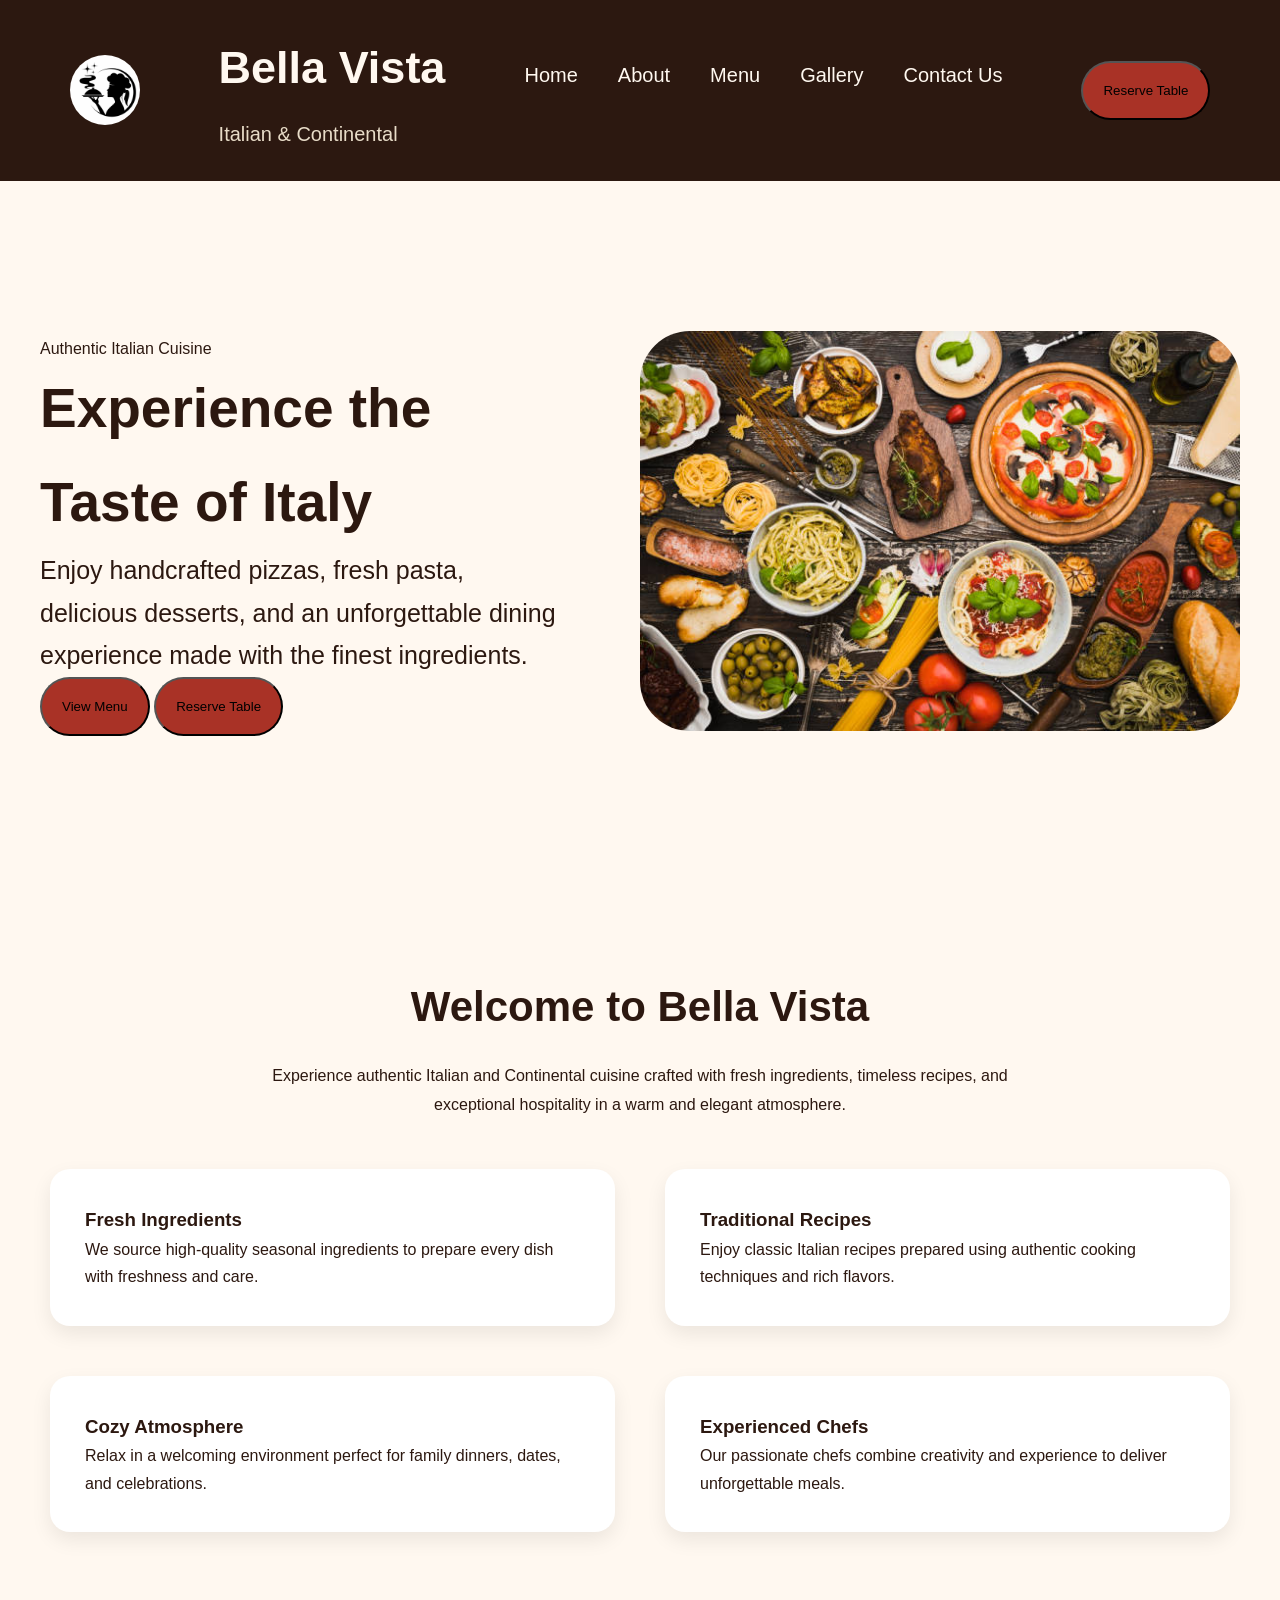
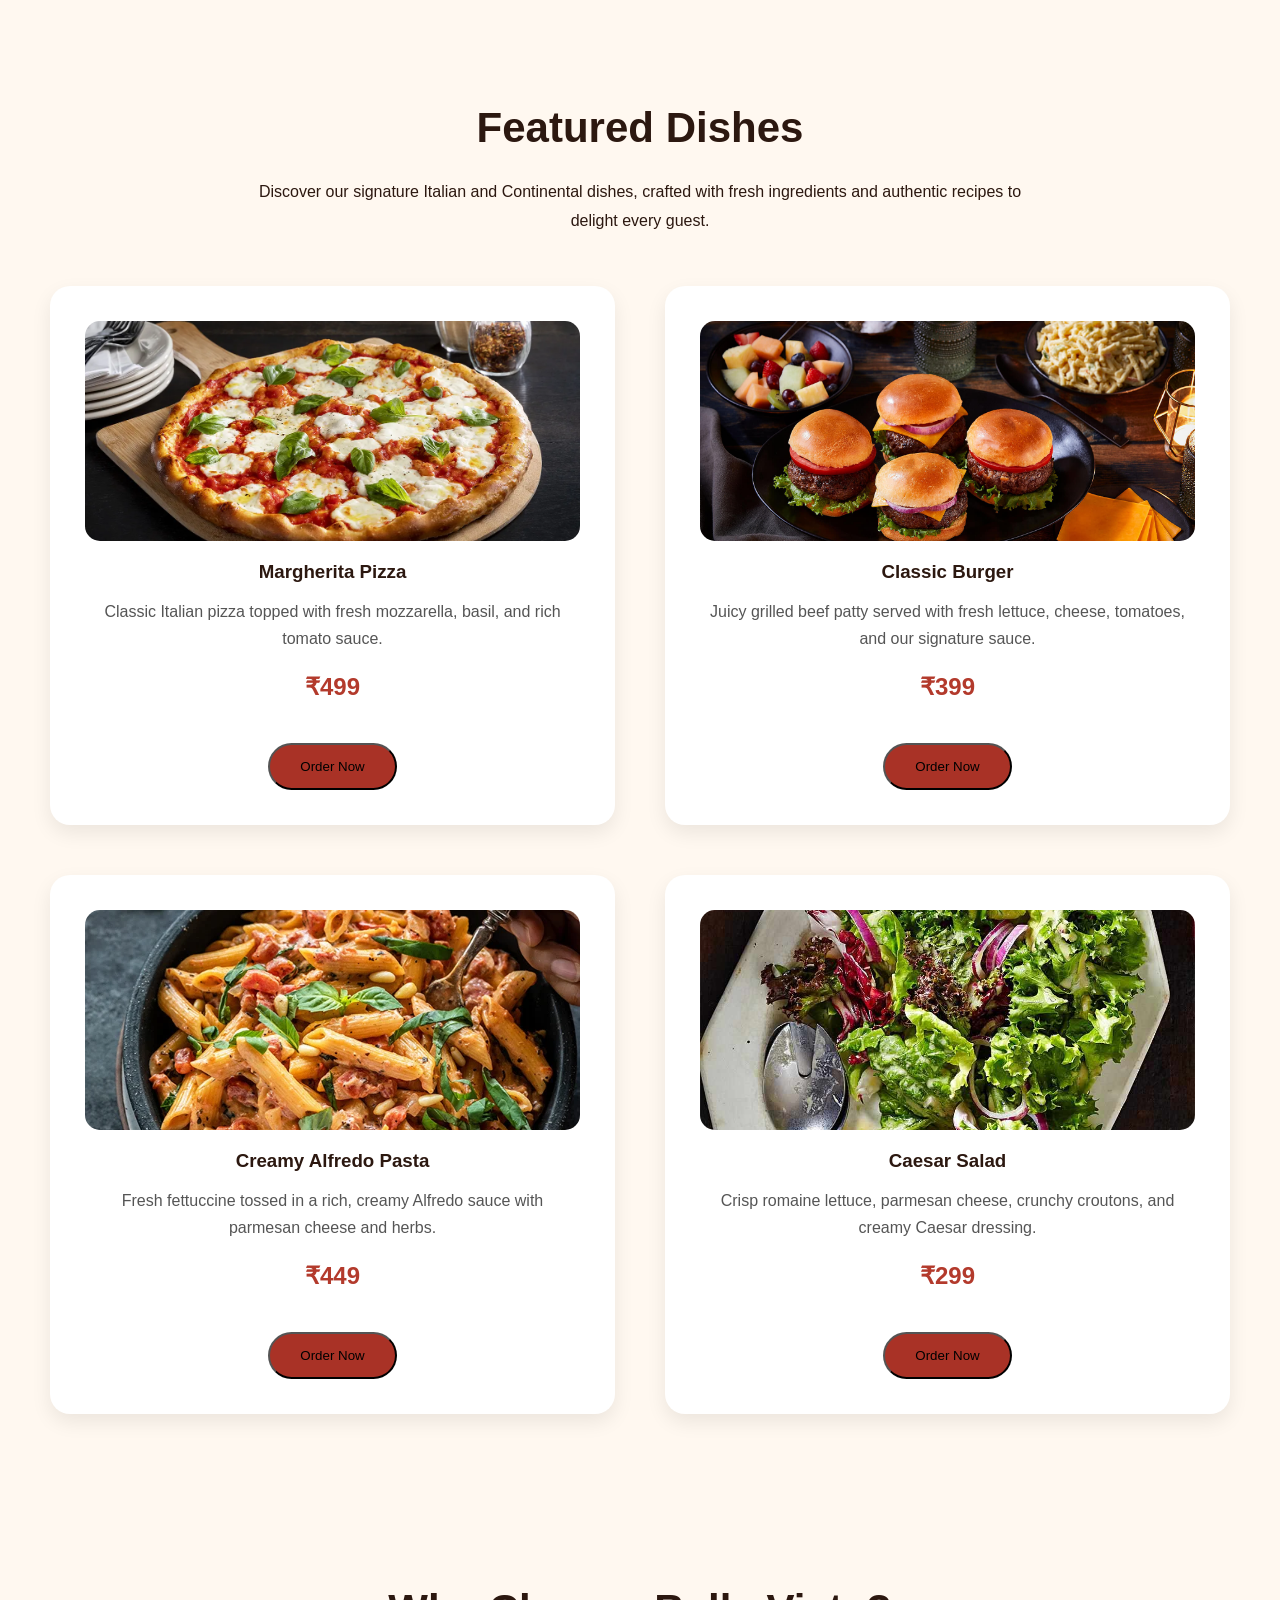
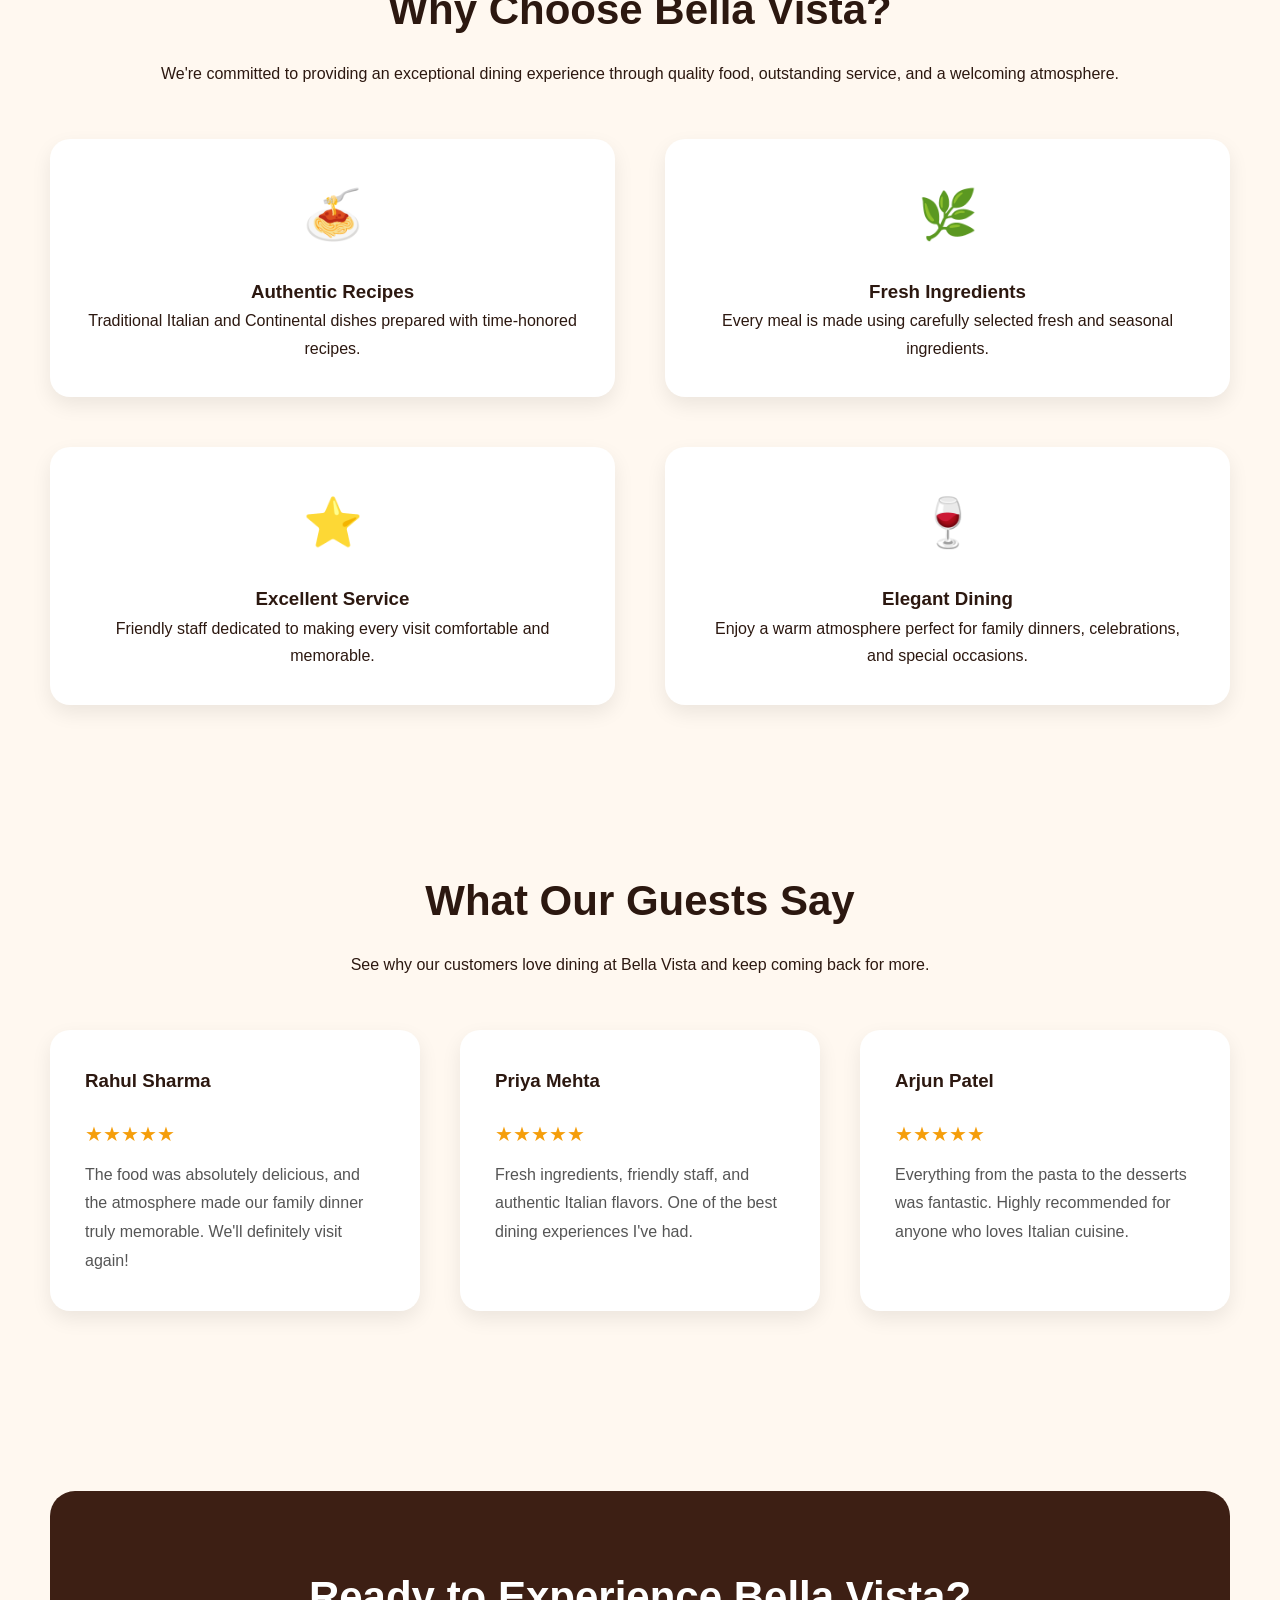
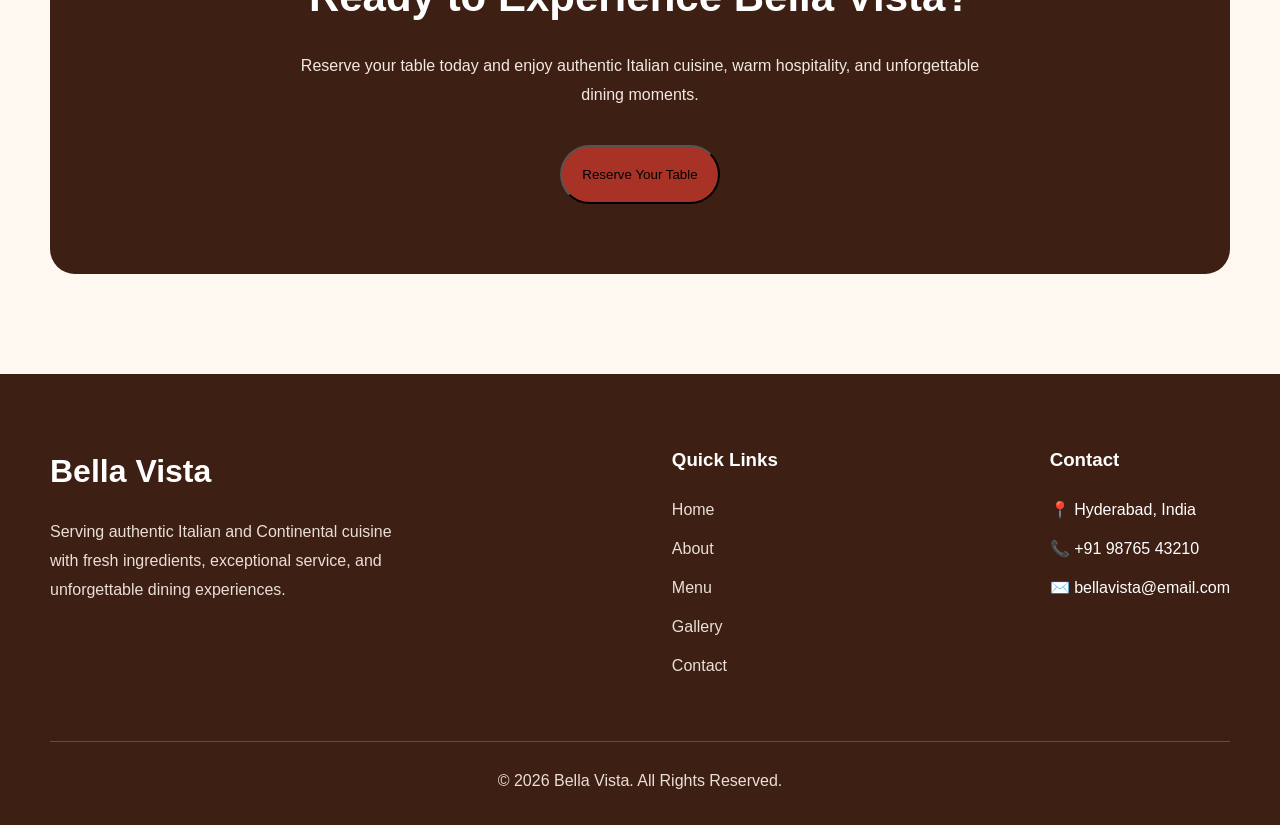
==== index.html @ 0d186465 "Completed home page" ====
<!DOCTYPE html>
<html lang="en">
<head>
    <meta charset="UTF-8">
    <meta name="viewport" content="width=device-width, initial-scale=1.0">
    <title>Bella Vista | Authentic Italian Restaurant</title>
</head>
<link rel="stylesheet" href="styles/home.css">
<body>
    <header>
        <div class="logo">
        <img src="images/logo.png" alt="Logo of Bella Vista">
        </div>
        <div class="logo-text">
        <h1>Bella Vista</h1>
        <p>Italian & Continental</p>
        </div>
        <nav>
            <ul>
                <li><a href="index.html">Home</a></li>
                <li><a href="about.html">About</a></li>
                <li><a href="menu.html">Menu</a></li>
                <li><a href="gallery.html">Gallery</a></li>
                <li><a href="contact.html">Contact Us</a></li>
            </ul>
        </nav>
         <button>Reserve Table</button>

    </header>
    <main>
        <section id="hero">
            <div class="hero-content">
<span>Authentic Italian Cuisine</span>
                <h2>Experience the Taste of Italy</h2>
                <p>Enjoy handcrafted pizzas, fresh pasta, delicious desserts, and an unforgettable dining experience made with the finest ingredients.</p>
                <div class="hero-buttons">
                    <button class="hero-btn">View Menu</button>
                    <button class="hero-btn">Reserve Table</button>
                </div>
            </div>
            <div class="hero-img">
                <img src="images/hero.png" alt="Delicious Italian dishes served at Bella Vista restaurant">
                
            </div>

        </section>

        <section id="welcome">
            <div class="welcome-content">
                <h2>Welcome to Bella Vista</h2>
                <p>Experience authentic Italian and Continental cuisine crafted with fresh ingredients, timeless recipes, and exceptional hospitality in a warm and elegant atmosphere.</p>
            </div>
            
                <div class="welcome-container">
                    <article class="welcome-card">
                     <h3>Fresh Ingredients</h3>
                     <p>We source high-quality seasonal ingredients to prepare every dish with freshness and care.</p>
                    </article>

                    <article class="welcome-card">
                        <h3>Traditional Recipes</h3>
                        <p>Enjoy classic Italian recipes prepared using authentic cooking techniques and rich flavors.</p>
                    </article>

                    <article class="welcome-card">
                        <h3>Cozy Atmosphere</h3>
                        <p>Relax in a welcoming environment perfect for family dinners, dates, and celebrations.</p>
                    </article>

                    <article class="welcome-card">
                        <h3>Experienced Chefs</h3>
                        <p>Our passionate chefs combine creativity and experience to deliver unforgettable meals.</p>
                    </article>

                
            </div>


        </section>

        <section id="featured-dishes">
           <div class="featured-content">
            <h2>Featured Dishes</h2>
            <p>Discover our signature Italian and Continental dishes, crafted with fresh ingredients and authentic recipes to delight every guest.</p>
           </div>
           <div class="featured-container">
            <article class="featured-card">
                <img src="images/pizza.png" alt="Margherita Pizza served with fresh mozzarella and basil" class="featured-img">
                <h3>Margherita Pizza</h3>
                <p>Classic Italian pizza topped with fresh mozzarella, basil, and rich tomato sauce.</p>
                <span>₹499</span>
                <button>Order Now</button>

            </article>
            <article class="featured-card">
                <img src="images/burger.png" alt="Classic cheeseburger with lettuce, tomato, and cheese" class="featured-img">
                <h3>Classic Burger</h3>
                <p>Juicy grilled beef patty served with fresh lettuce, cheese, tomatoes, and our signature sauce.</p>
                <span>₹399</span>
                <button>Order Now</button>
                

            </article>
            <article class="featured-card">
                <img src="images/pasta.png" alt="Creamy Alfredo pasta topped with parmesan cheese and herbs" class="featured-img">
                <h3>Creamy Alfredo Pasta</h3>
                <p>Fresh fettuccine tossed in a rich, creamy Alfredo sauce with parmesan cheese and herbs.</p>
                <span>₹449</span>
                 <button>Order Now</button>


            </article>
            <article class="featured-card">
                <img src="images/salad.png" alt="Fresh Caesar salad with croutons and parmesan cheese" class="featured-img">
                <h3>Caesar Salad</h3>
                <p>Crisp romaine lettuce, parmesan cheese, crunchy croutons, and creamy Caesar dressing.</p>
                <span>₹299</span>
                <button>Order Now</button>

            </article>
           </div>
        </section>

        <section id="why-choose-us">
            <div class="why-content">
                       <h2>Why Choose Bella Vista?</h2>
        <p>We're committed to providing an exceptional dining experience through quality food, outstanding service, and a welcoming atmosphere.</p>
    </div>
              <div class="why-container">
                <article class="why-card">
                    <span class="icon">🍝</span>
                    <h3>Authentic Recipes</h3>
                    <p>Traditional Italian and Continental dishes prepared with time-honored recipes.</p>
                </article>
                <article class="why-card">
                    <span class="icon">🌿</span>
                    <h3>Fresh Ingredients</h3>
                    <p>Every meal is made using carefully selected fresh and seasonal ingredients.</p>
                </article>
                <article class="why-card">
                    <span class="icon">⭐</span>
                    <h3>Excellent Service</h3>
                    <p>Friendly staff dedicated to making every visit comfortable and memorable.</p>
                </article>
                <article class="why-card">
                    <span class="icon">🍷</span>
                    <h3>Elegant Dining</h3>
                    <p>Enjoy a warm atmosphere perfect for family dinners, celebrations, and special occasions.</p>
                </article>
              </div>
            

        </section>

        <section id="reviews">
            <div class="reviews-content">
                <h2>What Our Guests Say</h2>
        <p>See why our customers love dining at Bella Vista and keep coming back for more.</p>
            </div>
            <div class="review-container">
                <article class="review-card">
                   <h3>Rahul Sharma</h3>
                   <span class="stars">★★★★★</span>
                   <p>The food was absolutely delicious, and the atmosphere made our family dinner truly memorable. We'll definitely visit again!</p>
                </article>
                      
                <article class="review-card">
                    <h3>Priya Mehta</h3>
                 <span class="stars">★★★★★</span>
                    <p>Fresh ingredients, friendly staff, and authentic Italian flavors. One of the best dining experiences I've had.</p>
                    
                </article>

                <article class="review-card">
                    <h3>Arjun Patel</h3>
                    <span class="stars">★★★★★</span>
                    <p>Everything from the pasta to the desserts was fantastic. Highly recommended for anyone who loves Italian cuisine.</p>
                    
                </article>
            </div>

        </section>

        <section id="cta">

    <div class="cta-content">
        <h2>Ready to Experience Bella Vista?</h2>

        <p>
            Reserve your table today and enjoy authentic Italian cuisine,
            warm hospitality, and unforgettable dining moments.
        </p>

        <button>Reserve Your Table</button>
    </div>

</section>

    </main>
    <footer>
     <div class="footer-container">

        <div class="footer-brand">
            <h2>Bella Vista</h2>
            <p>
                Serving authentic Italian and Continental cuisine with
                fresh ingredients, exceptional service, and unforgettable
                dining experiences.
            </p>
        </div>

        <div class="footer-links">
            <h3>Quick Links</h3>

            <ul>
                <li><a href="index.html">Home</a></li>
                <li><a href="about.html">About</a></li>
                <li><a href="menu.html">Menu</a></li>
                <li><a href="gallery.html">Gallery</a></li>
                <li><a href="contact.html">Contact</a></li>
            </ul>

        </div>

        <div class="footer-contact">

            <h3>Contact</h3>

            <ul>
                <li>📍 Hyderabad, India</li>
                <li>📞 +91 98765 43210</li>
                <li>✉️ bellavista@email.com</li>
            </ul>

        </div>

    </div>

    <div class="copyright">
        <p>© 2026 Bella Vista. All Rights Reserved.</p>
    </div>
    </footer>
</body>
</html>
---- styles/home.css ----
*{
    margin: 0;
    padding: 0;
}
body{
    font-family: Arial, Helvetica, sans-serif;
    background-color: #fff8f0;
    color:#2C1810;
    line-height: 1.7
}
/*header css*/

.logo img{
    width: 70px;
    height: 70px;
    border-radius: 90px;
}
header{
    padding: 30px;
    background-color: #2C1810;
    color: #FFF8F0;
    display: flex;
    align-items: center;
    justify-content: space-around;
}

nav ul{
    display: flex;
    gap: 40px;
    color: #FFF8F0;
    margin-bottom: 30px;
    
}
nav ul li{
    list-style: none;
    
}
nav ul a{
    font-size: 20px;
    text-decoration: none;
     color: #FFF8F0;
}
.logo-text h1{
   
    
    font-size: 45px;
}
.logo-text p{
    margin-top: 10px;
    font-size: 20px;
    color: #E8DCC8;
}
button{
    background-color:#A93226;
    padding:20px;
    border-radius: 30px;
}
.logo{
    display: flex;
    justify-content: center;
    gap: 30px;
}

/*hero section css*/

#hero{
    align-items: center;
    gap: 80px;
    padding: 40px;
    display: flex;
    min-height: 70vh;
}
.hero-content h2{
    font-size: 55px;
}
.hero-content p{
    max-width: 600px;
    font-size: 25px;
}
.hero-img img{
    width: 600px;
    border-radius:50px;
}

/*welcome section css*/

#welcome{
   padding:80px 50px;
   
}
.welcome-content{
    text-align:center;
    max-width:800px;
    margin:0 auto 50px;
}
.welcome-content h2{
    font-size: 42px;
    margin-bottom: 20px;
}
.welcome-content p{
    margin-top: 15px;
    line-height: 1.8;
}
.welcome-container{
    display: grid;
    grid-template-columns: repeat(2,1fr);
    gap: 50px;
}
.welcome-card{
    background-color:#FFFFFF ;
    border-radius: 20px;
    padding: 35px;
    transition: transform 0.3s ease;
    box-shadow: 0 8px 20px rgba(0,0,0,0.08);
}
.welcome-card:hover{
    transform: translateY(-8px);
    box-shadow: 0 15px 30px rgba(0,0,0,0.12);
}

/*featured dished section css*/

#featured-dishes{
    padding: 80px 50px;
    text-align: center;
  
}
.featured-card img{
  width: 100%;
    height: 220px;
    object-fit: cover;
    border-radius: 15px;
}
.featured-card{
    display: flex;
    flex-direction: column;
     background-color:#FFFFFF ;
    border-radius: 20px;
    padding: 35px;
    transition: transform 0.3s ease;
    box-shadow: 0 8px 20px rgba(0,0,0,0.08);
}
.featured-card:hover{
    transform: translateY(-8px);
}
.featured-card span{
    font-size: 24px;
    font-weight: 700;
    color: #B33A2C;
    margin: 15px 0;
}
.featured-container{
    gap: 50px;
    display: grid;
    grid-template-columns: repeat(2 ,1fr);
}
.featured-card h3{
    margin: 15px 0 10px;
}

.featured-card p{
    line-height: 1.7;
    color: #555;
}
.featured-content{
    max-width: 800px;
    margin: 0 auto 50px;
}

.featured-content h2{
    font-size: 42px;
    margin-bottom: 15px;
}

.featured-content p{
    line-height: 1.8;
}
.featured-container button{
    margin-top: 25px;
   align-self: center;
    padding: 14px 30px;
    margin-top: 20px; 
}

/*why choose us section css*/

#why-choose-us{
     padding: 80px 50px;
    text-align: center;
}
.why-container{
    display: grid;
    grid-template-columns: repeat(2,1fr);
    gap: 50px;
}
.why-card{
    display: flex;
    flex-direction: column;
     background-color:#FFFFFF ;
    border-radius: 20px;
    padding: 35px;
    transition: transform 0.3s ease;
    box-shadow: 0 8px 20px rgba(0,0,0,0.08);
}
.why-card:hover{
     transform: translateY(-8px);
}
.why-content h2{
    font-size: 42px;
    margin-bottom: 15px;
}

.why-content p{
    line-height: 1.8;
    margin: 0 auto 50px;
}
.icon{
    font-size: 48px;
    margin-bottom: 20px;
}
  
/*reviews css*/

#reviews{
    padding: 80px 50px;
}
.reviews-content{
    text-align: center;
}
.reviews-content h2{
 font-size: 42px;
    margin-bottom: 15px;
}
.review-card h3{
    margin-bottom: 10px;
}
.reviews-content p{
line-height: 1.8;
    margin: 0 auto 50px;
}
.review-container{
     display: flex;
     gap: 40px;
     justify-content: center;
}
.review-card{
    max-width: 300px;
    display: flex;
    
    flex-direction: column;
     background-color:#FFFFFF ;
    border-radius: 20px;
    padding: 35px;
    transition: transform 0.3s ease;
    box-shadow: 0 8px 20px rgba(0,0,0,0.08);
}
.review-card:hover{
      transform: translateY(-8px);
}
.review-card .stars{
    color: #F59E0B;
    font-size: 20px;
    margin: 10px 0;
}
.review-card p:last-child{
    color: #555;
    line-height: 1.8;
}

/*cta section css*/

/* CTA Section */

#cta{
    padding: 100px 50px;
}

.cta-content{
    background-color: #3D1F14;
    color: #FFFFFF;
    text-align: center;
    padding: 70px 40px;
    border-radius: 25px;
    max-width: 1100px;
    margin: 0 auto;
}

.cta-content h2{
    font-size: 42px;
    margin-bottom: 20px;
}

.cta-content p{
    max-width: 700px;
    margin: 0 auto 35px;
    line-height: 1.8;
    color: #F3E9E2;
}
/* CTA Section */

#cta{
    padding: 100px 50px;
}

.cta-content{
    background-color: #3D1F14;
    color: #FFFFFF;
    text-align: center;
    padding: 70px 40px;
    border-radius: 25px;
    max-width: 1100px;
    margin: 0 auto;
}

/*footer section css*/
footer{
    background-color: #3D1F14;
    color: #FFFFFF;
    padding: 70px 50px 30px;
}
.footer-container{
    display: flex;
    justify-content: space-between;
    max-width: 1200px;
    margin: 0 auto;
}
.footer-brand{
    width: 350px;
}

.footer-brand h2{
    font-size: 32px;
    margin-bottom: 20px;
}

.footer-brand p{
    line-height: 1.8;
    color: #EADFD7;
}

.footer-links h3,
.footer-contact h3{
    margin-bottom: 20px;
}

.footer-links ul,
.footer-contact ul{
    list-style: none;
}

.footer-links li,
.footer-contact li{
    margin-bottom: 12px;
}

.footer-links a{
    text-decoration: none;
    color: #EADFD7;
}

.footer-links a:hover{
    color: #D97706;
}
.copyright{
    border-top: 1px solid rgba(255,255,255,0.2);
    margin-top: 50px;
    padding-top: 25px;
    text-align: center;
    color: #EADFD7;
}
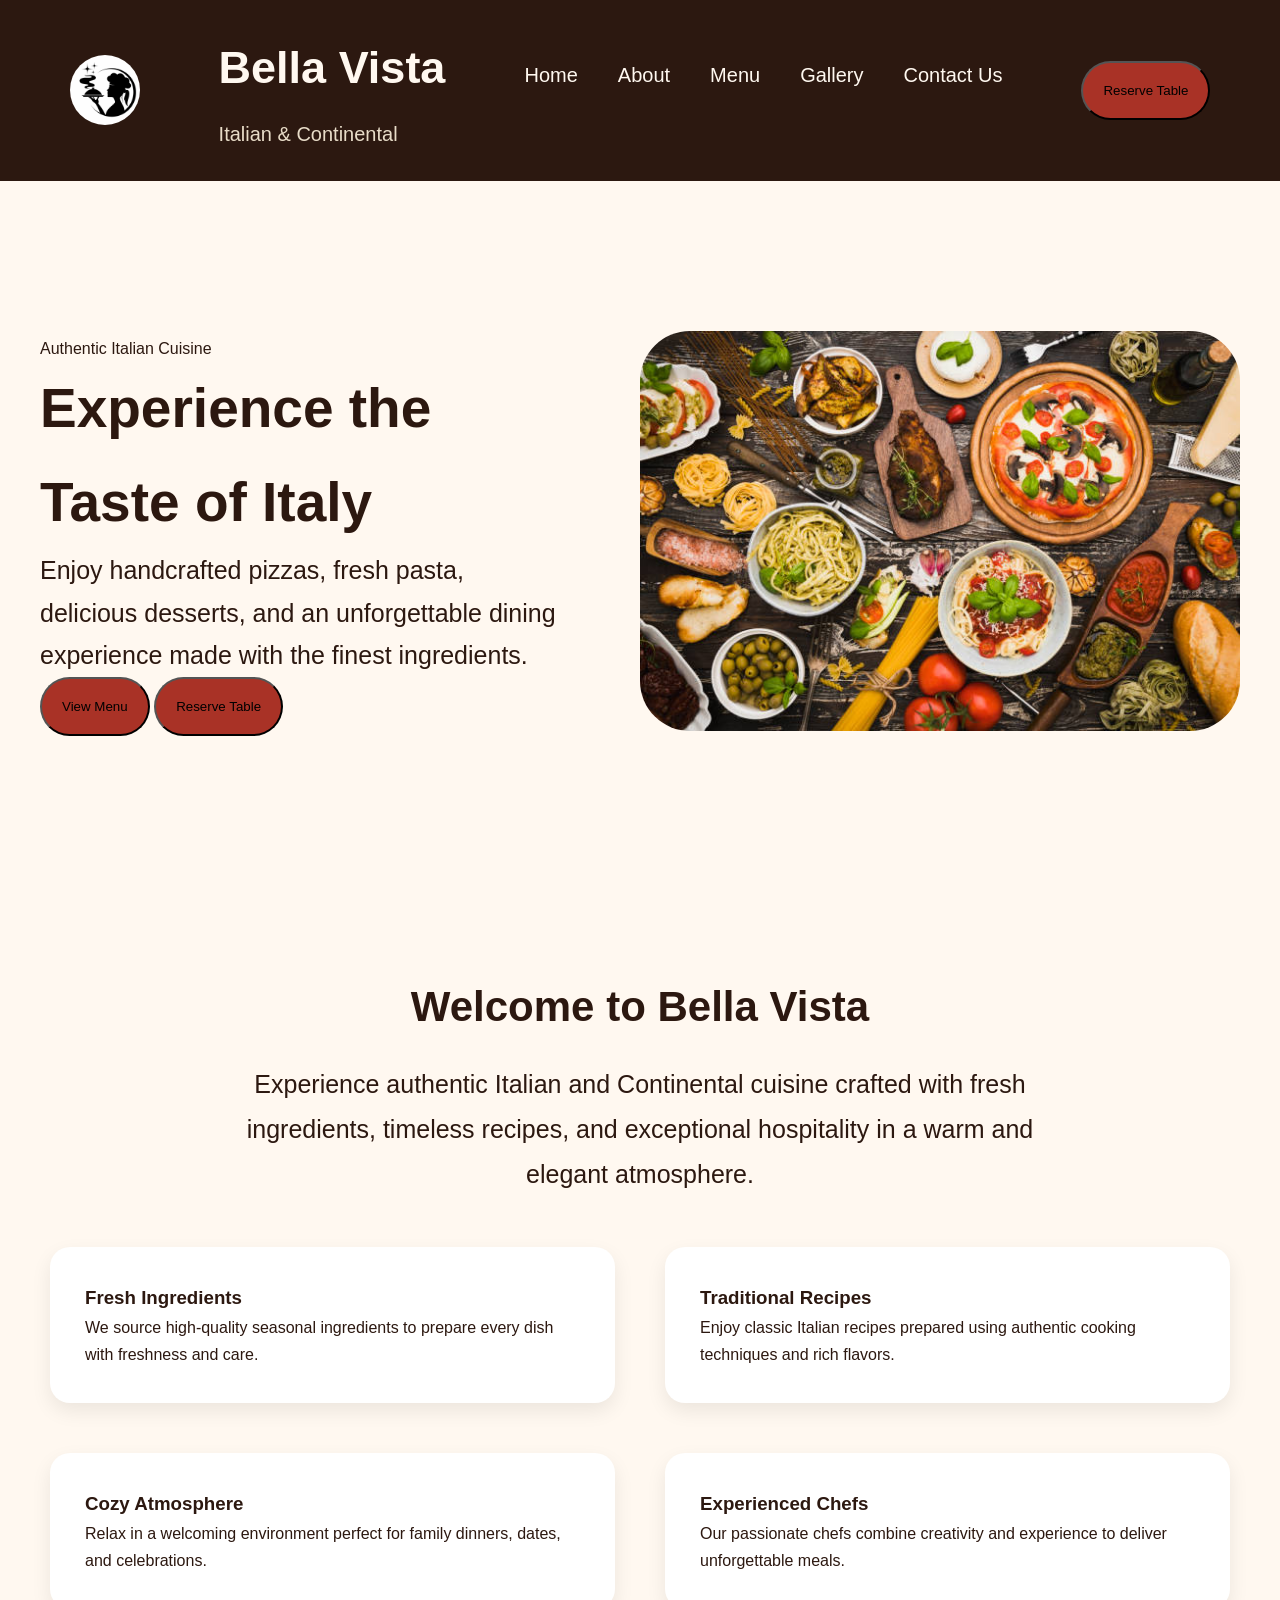
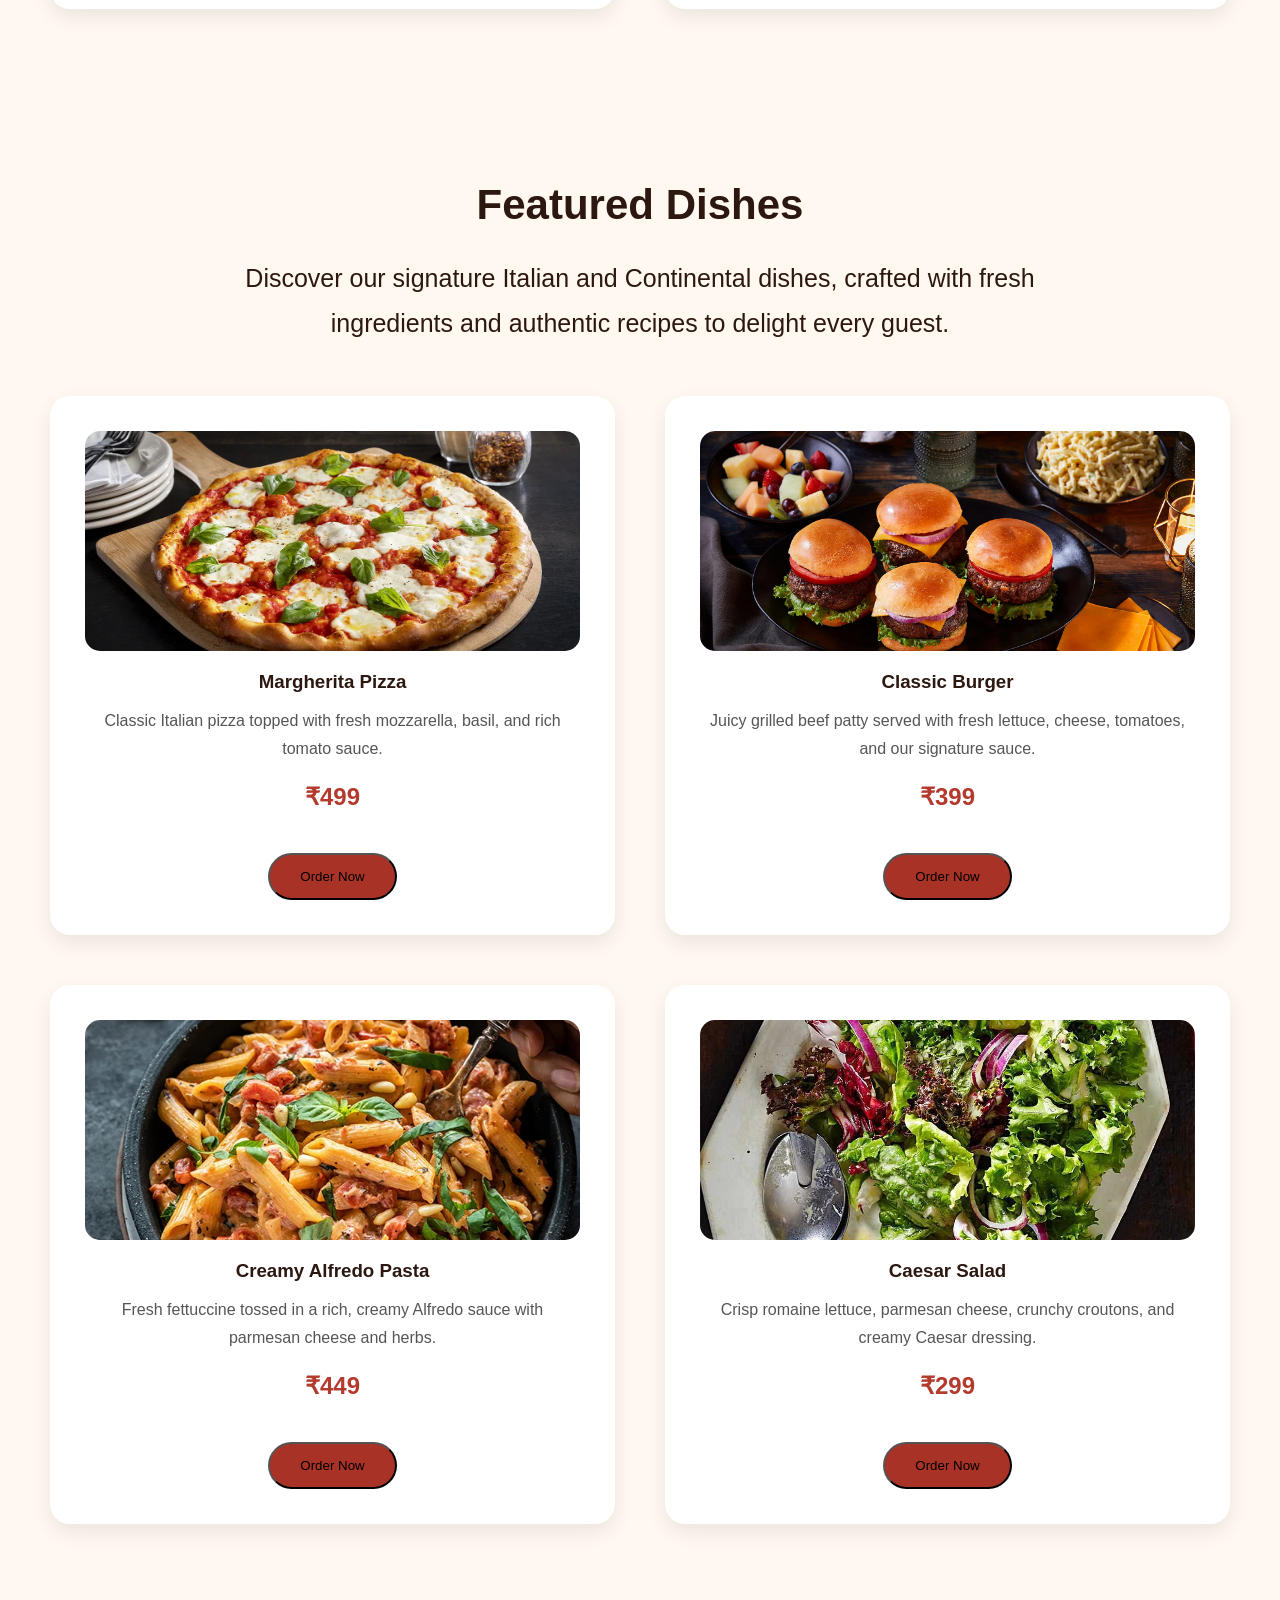
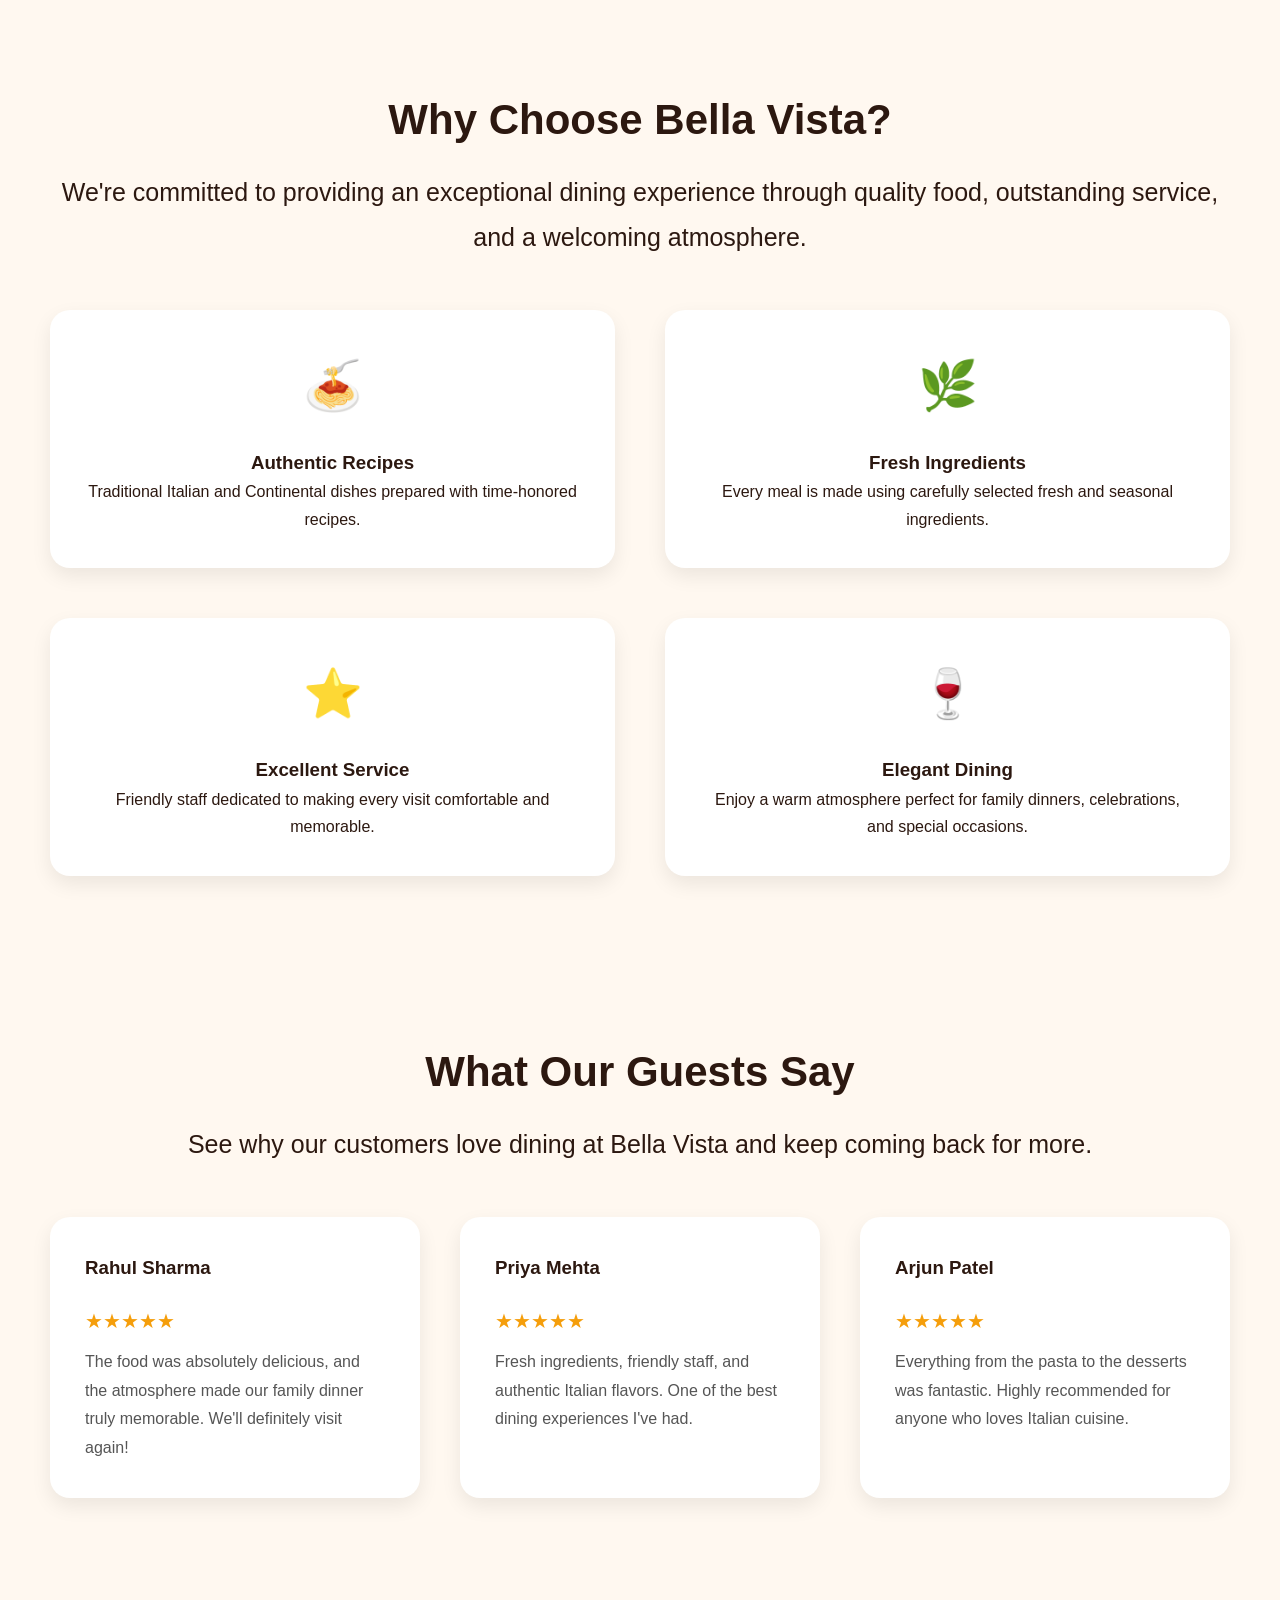
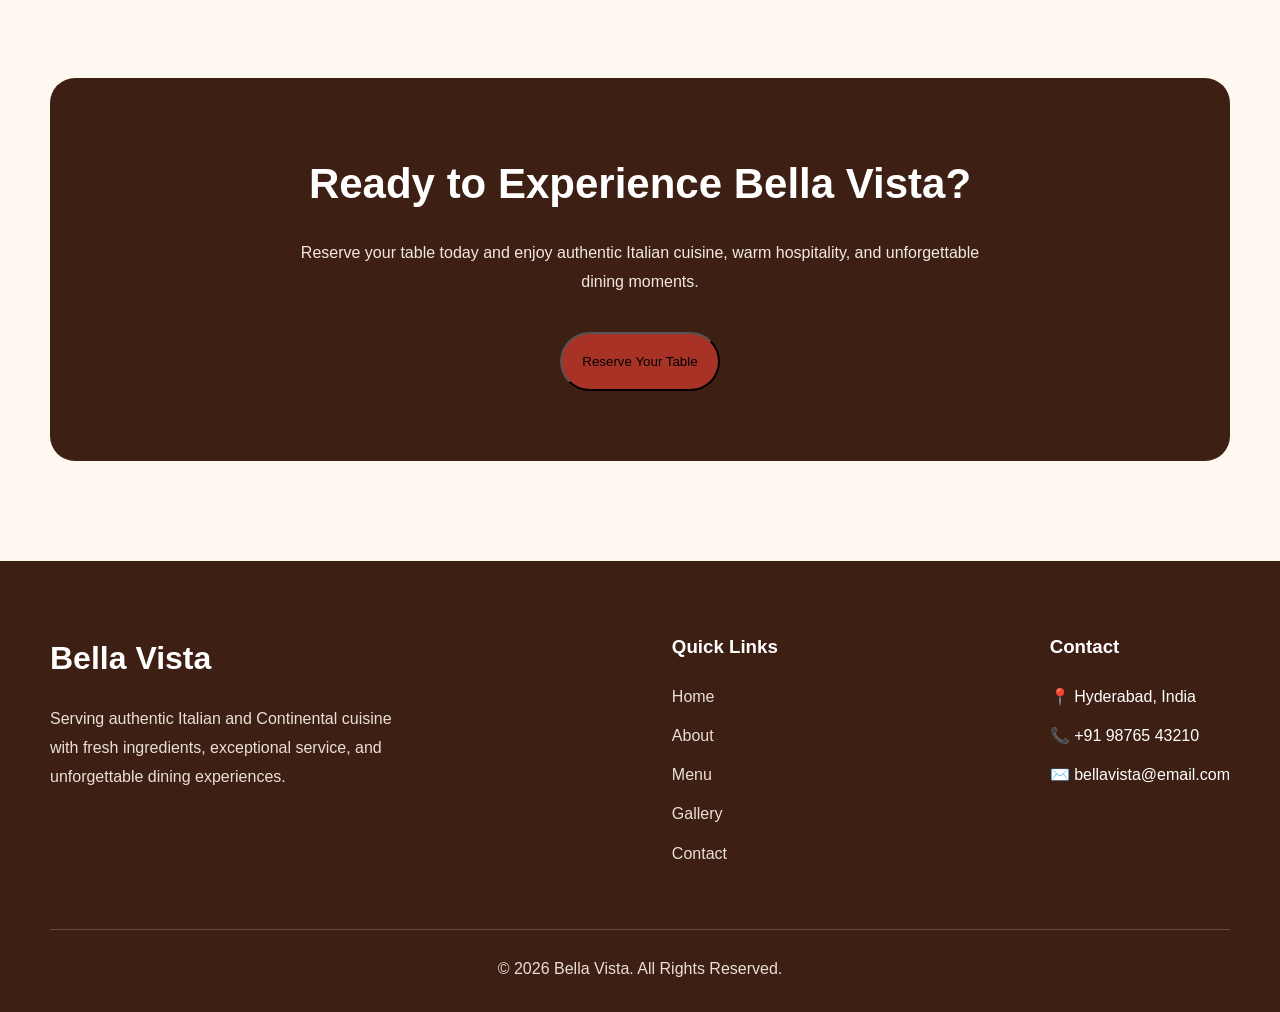
==== commit d0908fbe: "Complete Contact page with hero, contact info, form, and location sections" ====
--- a/index.html
+++ b/index.html
@@ -4,8 +4,9 @@
     <meta charset="UTF-8">
     <meta name="viewport" content="width=device-width, initial-scale=1.0">
     <title>Bella Vista | Authentic Italian Restaurant</title>
+    <link rel="stylesheet" href="styles/home.css">
 </head>
-<link rel="stylesheet" href="styles/home.css">
+
 <body>
     <header>
         <div class="logo">
--- a/styles/home.css
+++ b/styles/home.css
@@ -40,6 +40,9 @@
     text-decoration: none;
      color: #FFF8F0;
 }
+nav ul a:hover{
+    color:#D97706;
+}
 .logo-text h1{
    
     
@@ -98,6 +101,7 @@
     margin-bottom: 20px;
 }
 .welcome-content p{
+    font-size: 25px;
     margin-top: 15px;
     line-height: 1.8;
 }
@@ -159,6 +163,7 @@
 }
 
 .featured-card p{
+   
     line-height: 1.7;
     color: #555;
 }
@@ -173,6 +178,7 @@
 }
 
 .featured-content p{
+    font-size: 25px;
     line-height: 1.8;
 }
 .featured-container button{
@@ -211,6 +217,7 @@
 }
 
 .why-content p{
+    font-size: 25px;
     line-height: 1.8;
     margin: 0 auto 50px;
 }
@@ -235,6 +242,7 @@
     margin-bottom: 10px;
 }
 .reviews-content p{
+    font-size: 25px;
 line-height: 1.8;
     margin: 0 auto 50px;
 }
